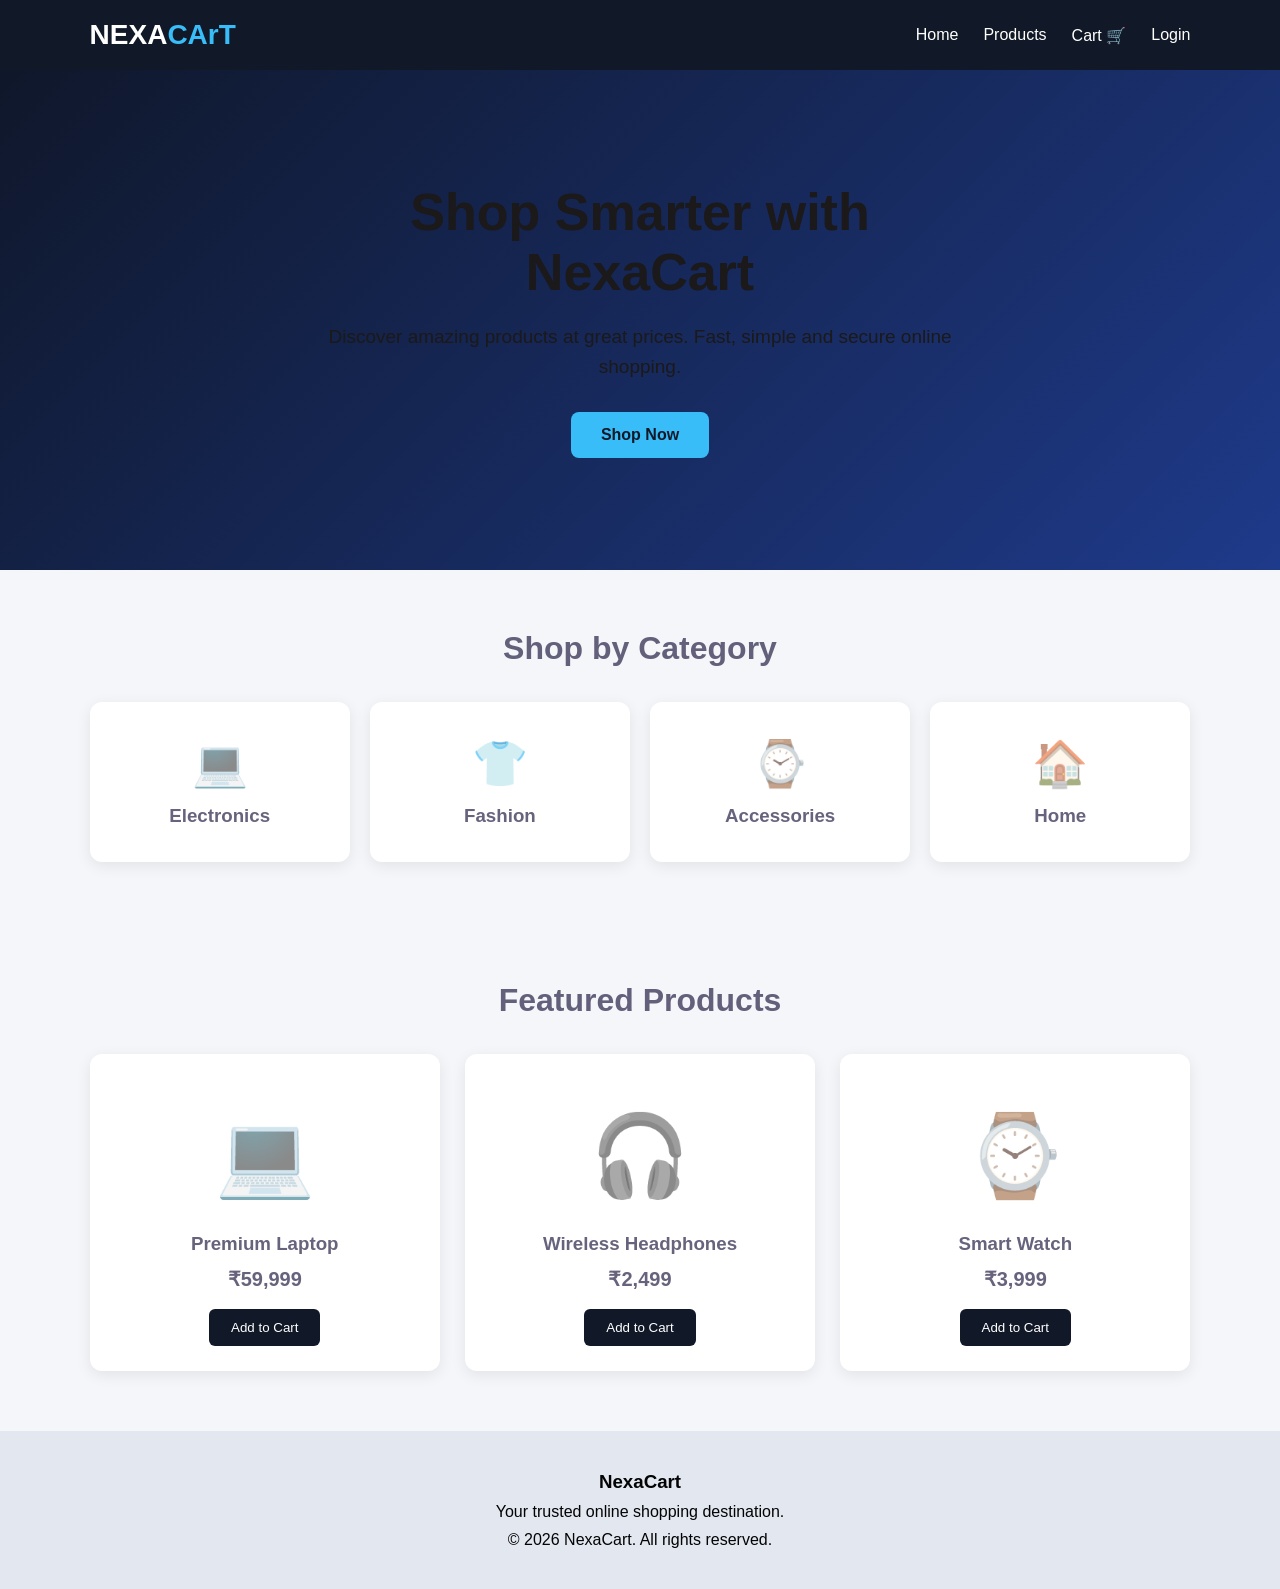
==== index.html @ 1c539652 "Fix HTML formatting and correct logo text" ====
<!DOCTYPE html>
<html lang="en">
<head>
    <meta charset="UTF-8">
    <meta name="viewport" content="width=device-width, initial-scale=1.0">

    <title>NexaCart - Online Shopping</title>

    <link rel="stylesheet" href="css/style.css">
</head>

<body>

    <!-- Navigation Bar -->
    <header class="navbar">

        <div class="logo">
            NEXA<span>CArT</span>
        </div>

        <nav>
            <a href="index.html">Home</a>
            <a href="products.html">Products</a>
            <a href="cart.html">Cart 🛒</a>
            <a href="login.html">Login</a>
        </nav>

    </header>


    <!-- Hero Section -->
    <section class="hero">

        <div class="hero-content">

            <h1>Shop Smarter with NexaCart</h1>

            <p>
                Discover amazing products at great prices.
                Fast, simple and secure online shopping.
            </p>

            <a href="products.html" class="shop-btn">
                Shop Now
            </a>

        </div>

    </section>


    <!-- Categories -->
    <section class="categories">

        <h2>Shop by Category</h2>

        <div class="category-container">

            <div class="category-card">
                <div class="category-icon">💻</div>
                <h3>Electronics</h3>
            </div>

            <div class="category-card">
                <div class="category-icon">👕</div>
                <h3>Fashion</h3>
            </div>

            <div class="category-card">
                <div class="category-icon">⌚</div>
                <h3>Accessories</h3>
            </div>

            <div class="category-card">
                <div class="category-icon">🏠</div>
                <h3>Home</h3>
            </div>

        </div>

    </section>


    <!-- Featured Products -->
    <section class="featured">

        <h2>Featured Products</h2>

        <div class="product-container">

            <div class="product-card">

                <div class="product-image">💻</div>

                <h3>Premium Laptop</h3>

                <p class="price">₹59,999</p>

                <button onclick="addToCart('Premium Laptop', 59999)">
                    Add to Cart
                </button>

            </div>


            <div class="product-card">

                <div class="product-image">🎧</div>

                <h3>Wireless Headphones</h3>

                <p class="price">₹2,499</p>

                <button onclick="addToCart('Wireless Headphones', 2499)">
                    Add to Cart
                </button>

            </div>


            <div class="product-card">

                <div class="product-image">⌚</div>

                <h3>Smart Watch</h3>

                <p class="price">₹3,999</p>

                <button onclick="addToCart('Smart Watch', 3999)">
                    Add to Cart
                </button>

            </div>

        </div>

    </section>


    <!-- Footer -->
    <footer>

        <h3>NexaCart</h3>

        <p>
            Your trusted online shopping destination.
        </p>

        <p>
            © 2026 NexaCart. All rights reserved.
        </p>

    </footer>


    <script src="js/script.js"></script>

</body>
</html>
---- css/style.css ----
* {
    margin: 0;
    padding: 0;
    box-sizing: border-box;
}

body {
    font-family: Arial, sans-serif;
    background: #f5f6fa;
    color: #08022c9d;
}

/* Navbar */

.navbar {
    height: 70px;
    background: #111827;
    display: flex;
    justify-content: space-between;
    align-items: center;
    padding: 0 7%;
}

.logo {
    font-size: 28px;
    font-weight: bold;
    color: white;
}

.logo span {
    color: #38bdf8;
}

.navbar nav {
    display: flex;
    gap: 25px;
}

.navbar nav a {
    color: white;
    text-decoration: none;
    font-size: 16px;
}

.navbar nav a:hover {
    color: #38bdf8;
}


/* Hero */

.hero {
    min-height: 500px;
    display: flex;
    justify-content: center;
    align-items: center;
    text-align: center;

    background: linear-gradient(
        135deg,
        #0f172a,
        #1e3a8a
    );

    color: rgb(27, 25, 25);
}

.hero-content {
    max-width: 700px;
    padding: 30px;
}

.hero h1 {
    font-size: 52px;
    margin-bottom: 20px;
}

.hero p {
    font-size: 19px;
    line-height: 1.6;
    margin-bottom: 30px;
}

.shop-btn {
    display: inline-block;
    padding: 14px 30px;
    background: #38bdf8;
    color: #111827;
    text-decoration: none;
    border-radius: 8px;
    font-weight: bold;
}


/* Sections */

.categories,
.featured {
    padding: 60px 7%;
    text-align: center;
}

.categories h2,
.featured h2 {
    font-size: 32px;
    margin-bottom: 35px;
}


/* Categories */

.category-container {
    display: grid;
    grid-template-columns: repeat(4, 1fr);
    gap: 20px;
}

.category-card {
    background: white;
    padding: 35px 20px;
    border-radius: 12px;
    box-shadow: 0 4px 15px rgba(0,0,0,0.08);
}

.category-icon {
    font-size: 45px;
    margin-bottom: 15px;
}


/* Products */

.product-container {
    display: grid;
    grid-template-columns: repeat(3, 1fr);
    gap: 25px;
}

.product-card {
    background: white;
    padding: 25px;
    border-radius: 12px;
    box-shadow: 0 4px 15px rgba(0,0,0,0.08);
}

.product-image {
    font-size: 80px;
    padding: 30px;
}

.product-card h3 {
    margin-bottom: 12px;
}

.price {
    font-size: 20px;
    font-weight: bold;
    margin-bottom: 18px;
}

.product-card button {
    padding: 11px 22px;
    border: none;
    border-radius: 6px;
    background: #111827;
    color: white;
    cursor: pointer;
}

.product-card button:hover {
    background: #2563eb;
}


/* Footer */

footer {
    background: #e2e7f0;
    color: rgb(4, 4, 4);
    text-align: center;
    padding: 40px;
}

footer p {
    margin-top: 10px;
}


/* Mobile */

@media (max-width: 768px) {

    .navbar {
        flex-direction: column;
        height: auto;
        padding: 20px;
        gap: 15px;
    }

    .navbar nav {
        gap: 12px;
        flex-wrap: wrap;
        justify-content: center;
    }

    .hero h1 {
        font-size: 36px;
    }

    .category-container {
        grid-template-columns: repeat(2, 1fr);
    }

    .product-container {
        grid-template-columns: 1fr;
    }

}
/* Cart */

.cart-section {
    min-height: 500px;
    padding: 60px 7%;
}

.cart-section h2 {
    text-align: center;
    font-size: 32px;
    margin-bottom: 40px;
}

.cart-item {
    background: white;
    padding: 20px;
    margin-bottom: 15px;
    border-radius: 10px;

    display: flex;
    justify-content: space-between;
    align-items: center;

    box-shadow: 0 3px 10px rgba(0,0,0,0.08);
}

.cart-item h3 {
    margin-bottom: 8px;
}

.remove-btn {
    background: #dc2626;
    color: white;
    border: none;
    padding: 8px 15px;
    border-radius: 5px;
    cursor: pointer;
}

.cart-summary {
    margin-top: 30px;
    text-align: right;
}

.cart-summary h3 {
    font-size: 24px;
    margin-bottom: 20px;
}

.checkout-btn {
    padding: 12px 25px;
    background: #2563eb;
    color: white;
    border: none;
    border-radius: 6px;
    cursor: pointer;
    font-size: 16px;
}
/* Checkout */

.checkout-section {
    padding: 60px 7%;
    min-height: 600px;
}

.checkout-section > h2 {
    text-align: center;
    font-size: 32px;
    margin-bottom: 40px;
}

.checkout-container {
    display: grid;
    grid-template-columns: 2fr 1fr;
    gap: 30px;
    max-width: 1100px;
    margin: auto;
}

.customer-details,
.order-summary {
    background: white;
    padding: 30px;
    border-radius: 12px;
    box-shadow: 0 4px 15px rgba(0,0,0,0.08);
}

.customer-details h3,
.order-summary h3 {
    margin-bottom: 25px;
}

#checkout-form {
    display: flex;
    flex-direction: column;
}

#checkout-form label {
    margin-bottom: 7px;
    font-weight: bold;
}

#checkout-form input,
#checkout-form textarea {
    padding: 12px;
    margin-bottom: 18px;
    border: 1px solid #d1d5db;
    border-radius: 6px;
    font-size: 15px;
}

#checkout-form textarea {
    min-height: 100px;
    resize: vertical;
}

.payment-options {
    margin-bottom: 25px;
}

.payment-options label {
    display: block;
    margin-bottom: 12px;
    font-weight: normal !important;
}

.payment-options input {
    margin-right: 8px;
}

.place-order-btn {
    padding: 14px;
    border: none;
    border-radius: 7px;
    background: #2563eb;
    color: white;
    font-size: 16px;
    font-weight: bold;
    cursor: pointer;
}

.place-order-btn:hover {
    background: #1d4ed8;
}

.checkout-item {
    display: flex;
    justify-content: space-between;
    padding: 12px 0;
    border-bottom: 1px solid #e5e7eb;
}

.total-row {
    display: flex;
    justify-content: space-between;
    margin-top: 20px;
    font-size: 20px;
}


/* Mobile Checkout */

@media (max-width: 768px) {

    .checkout-container {
        grid-template-columns: 1fr;
    }

}
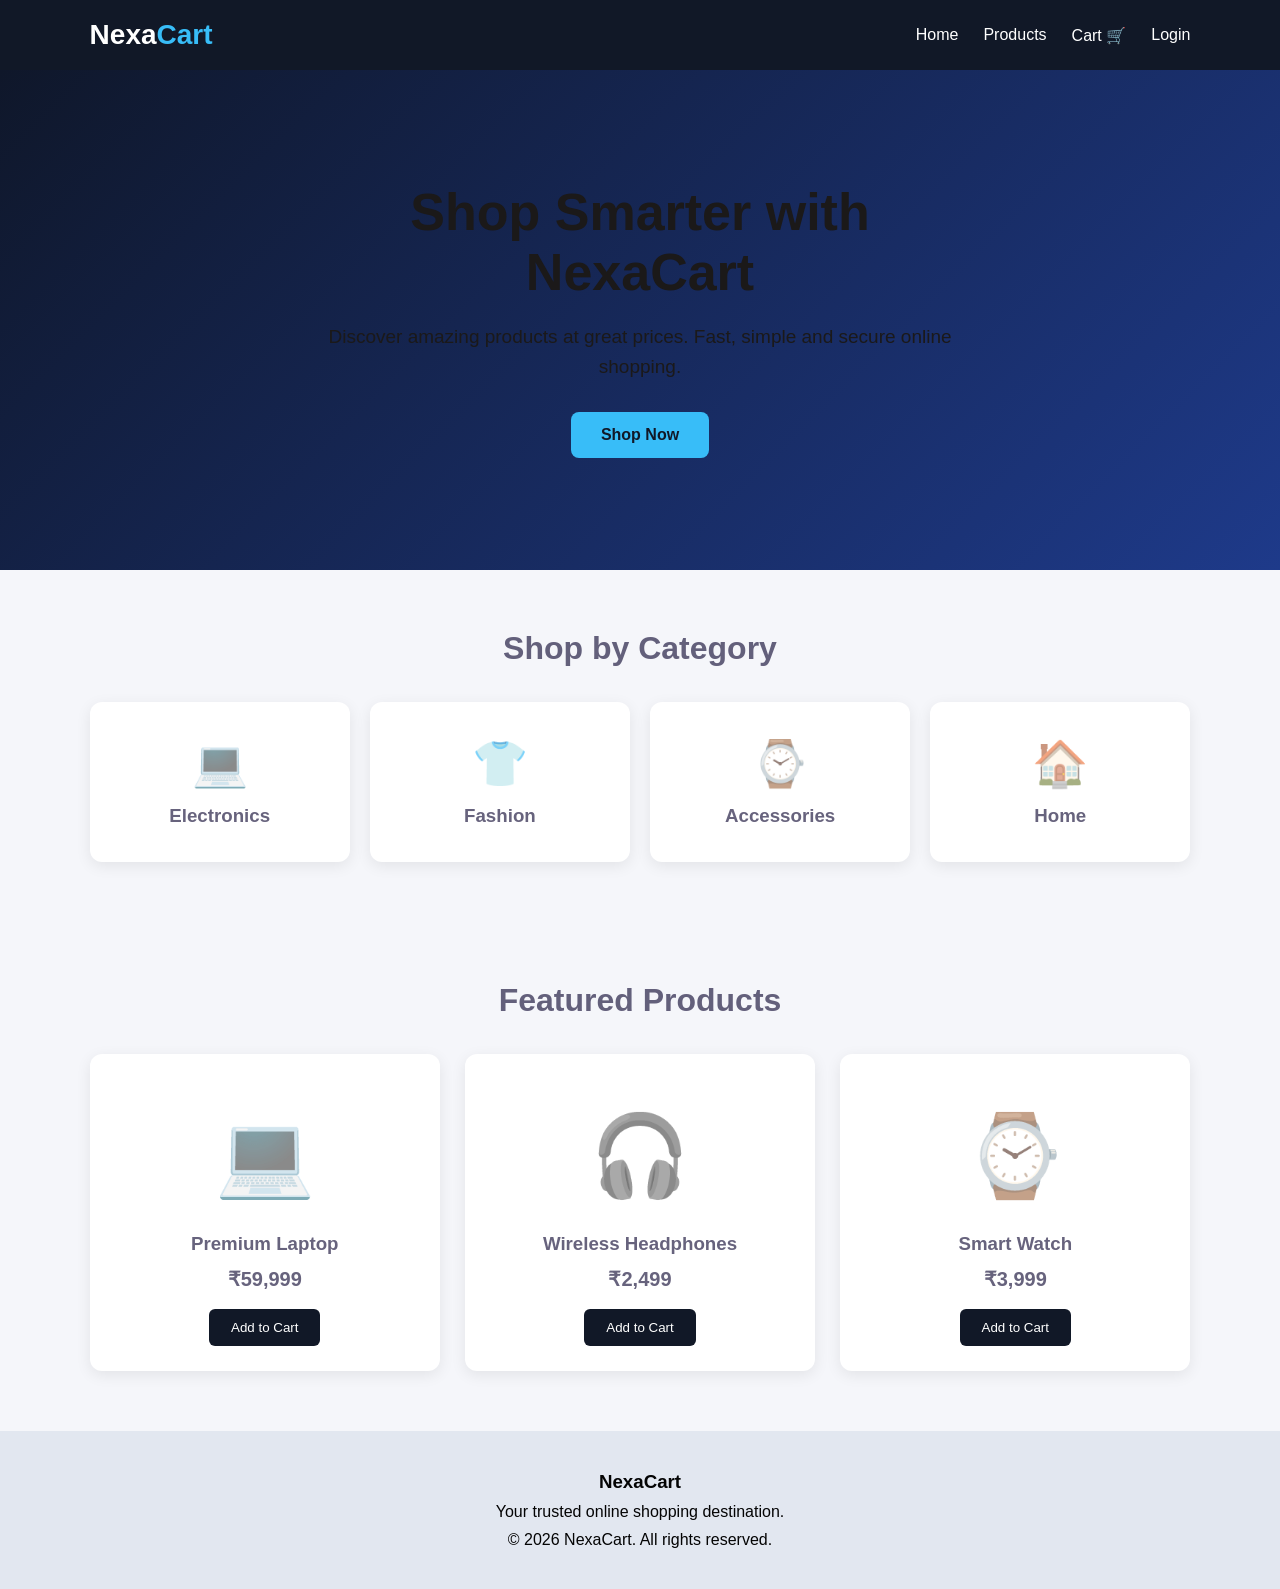
==== commit 2a142cd3: "Update index.html" ====
--- a/index.html
+++ b/index.html
@@ -15,7 +15,7 @@
     <header class="navbar">
 
         <div class="logo">
-            NEXA<span>CArT</span>
+            Nexa<span>Cart</span>
         </div>
 
         <nav>
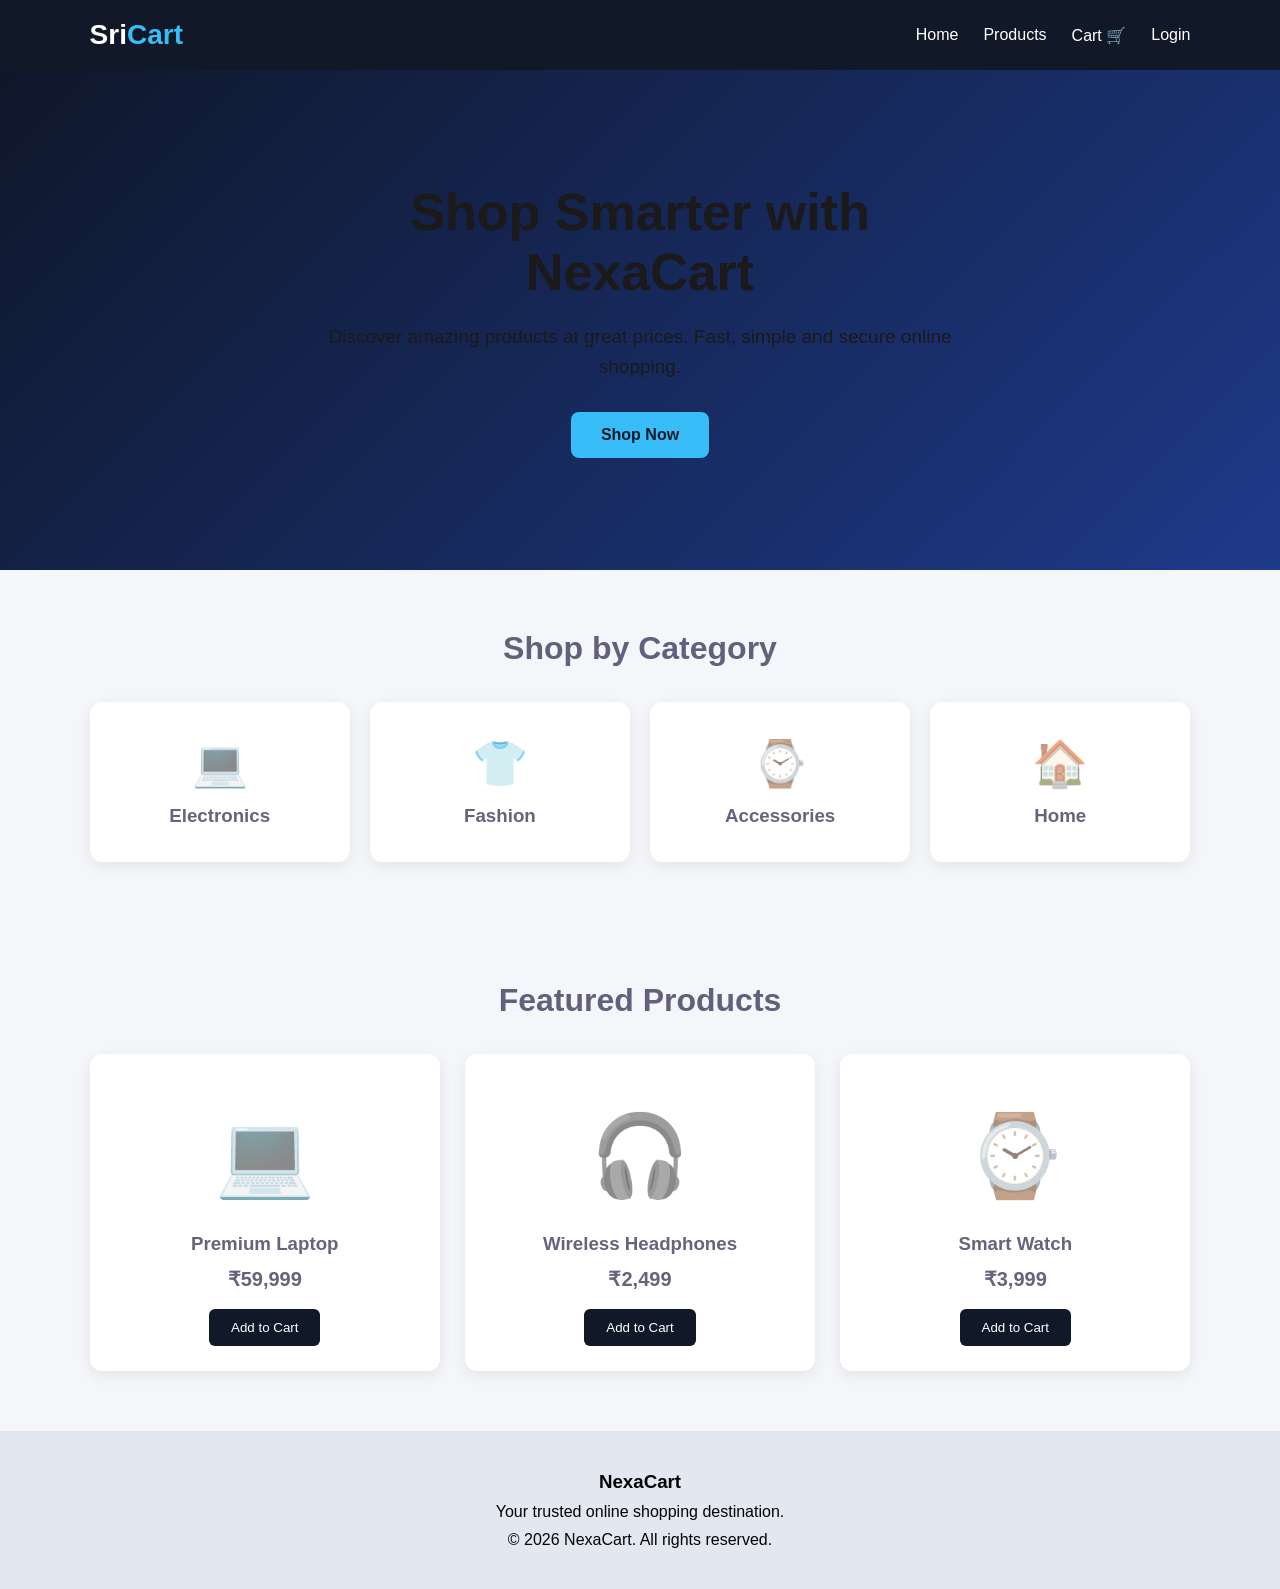
==== commit cc20f7c9: "Change logo text from 'Nexa' to 'Sri' Updated the logo text from 'Nexa' to 'Sri' in the navigation b" ====
--- a/index.html
+++ b/index.html
@@ -15,7 +15,7 @@
     <header class="navbar">
 
         <div class="logo">
-            Nexa<span>Cart</span>
+            Sri<span>Cart</span>
         </div>
 
         <nav>
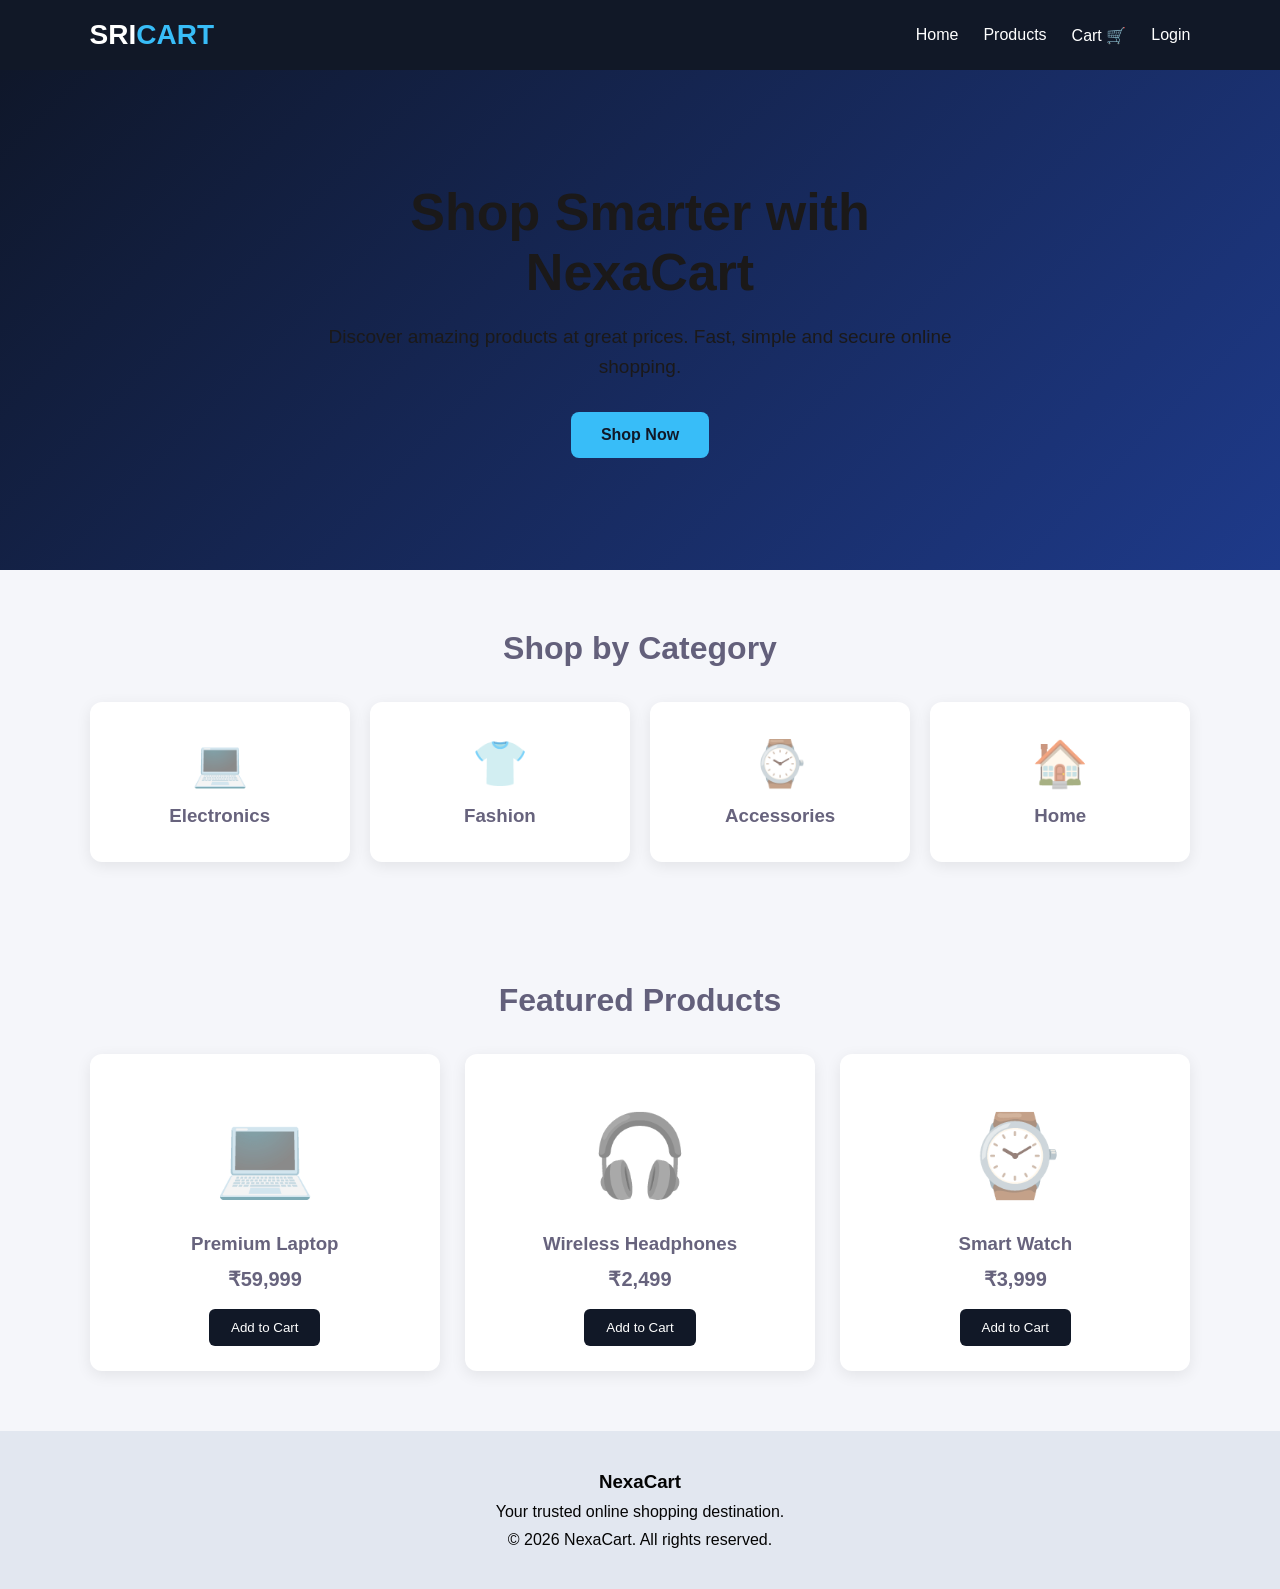
==== commit 1e9dc6d2: "Fix HTML formatting and update brand name styling" ====
--- a/index.html
+++ b/index.html
@@ -15,7 +15,7 @@
     <header class="navbar">
 
         <div class="logo">
-            Sri<span>Cart</span>
+            SRI<span>CART</span>
         </div>
 
         <nav>
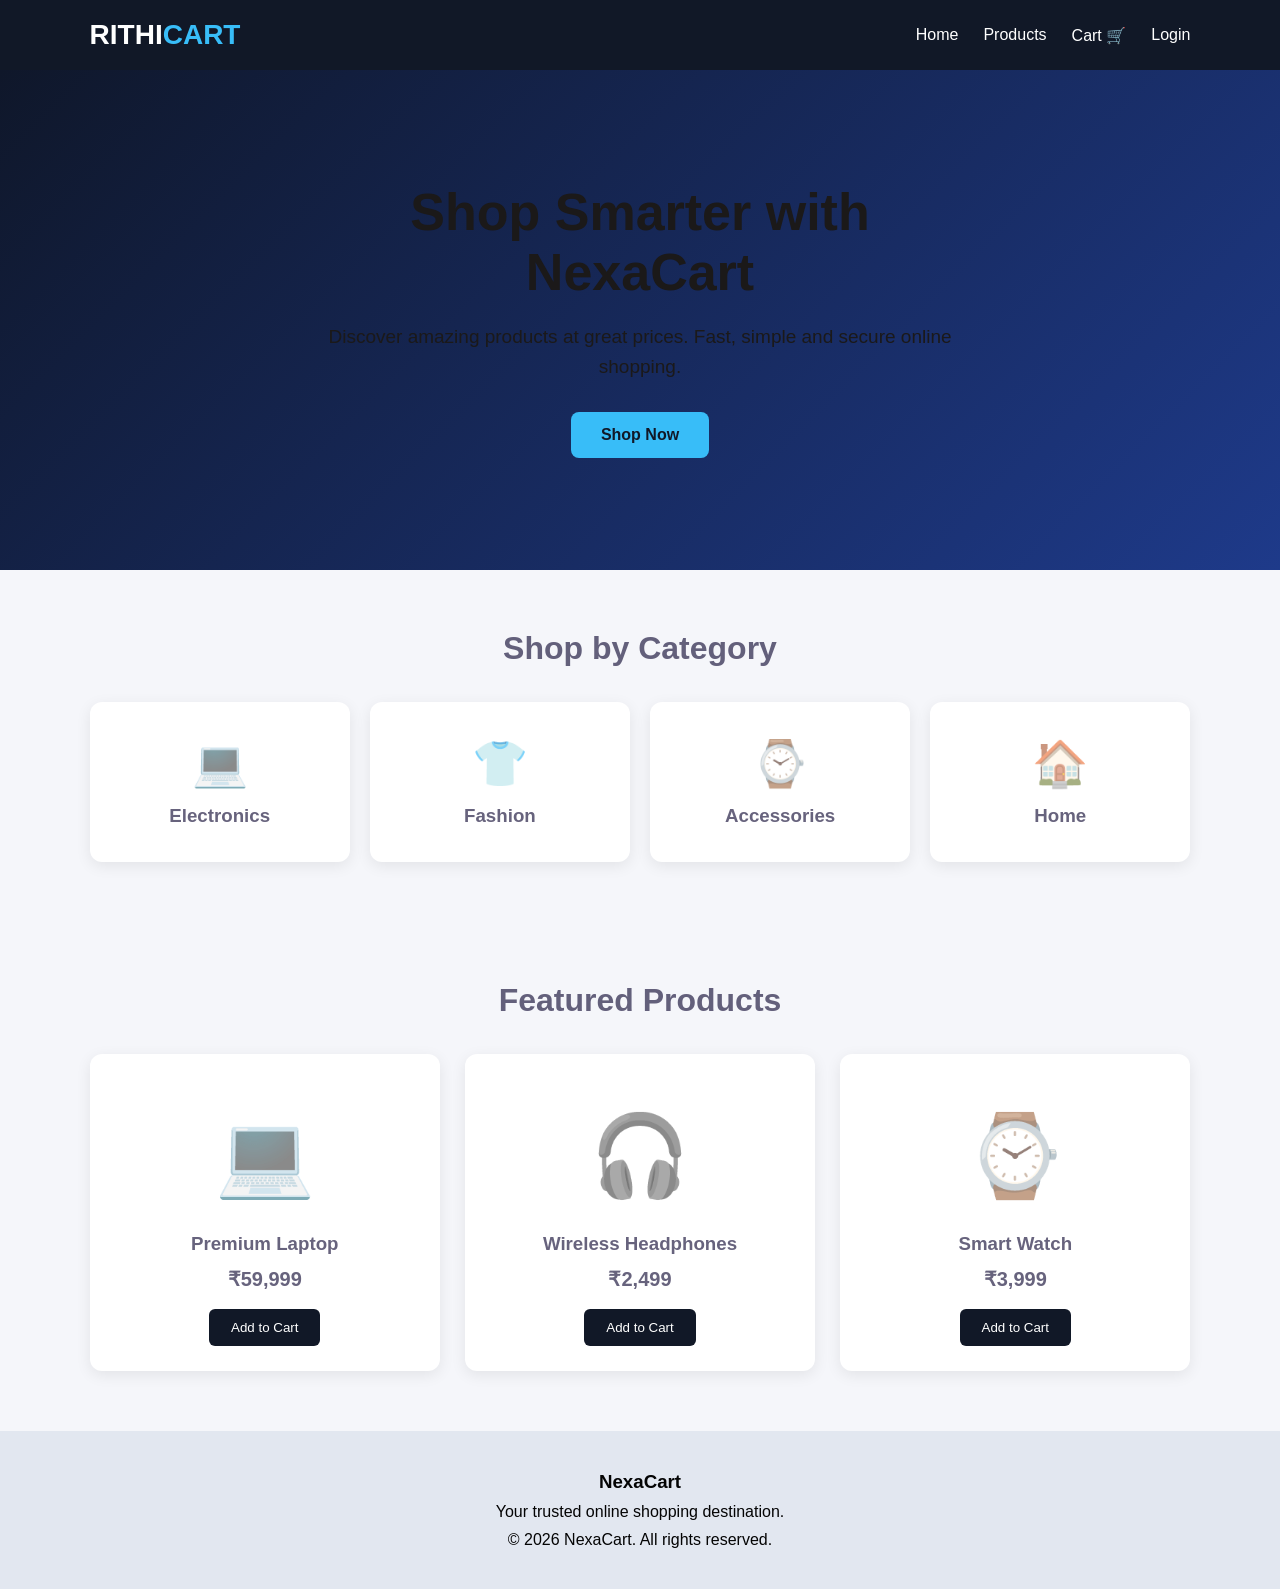
==== commit 5bfa7ba0: "Change logo name in index.html Updated the logo name from 'SRI' to 'RITHI' in the navigation bar." ====
--- a/index.html
+++ b/index.html
@@ -15,7 +15,7 @@
     <header class="navbar">
 
         <div class="logo">
-            SRI<span>CART</span>
+            RITHI<span>CART</span>
         </div>
 
         <nav>
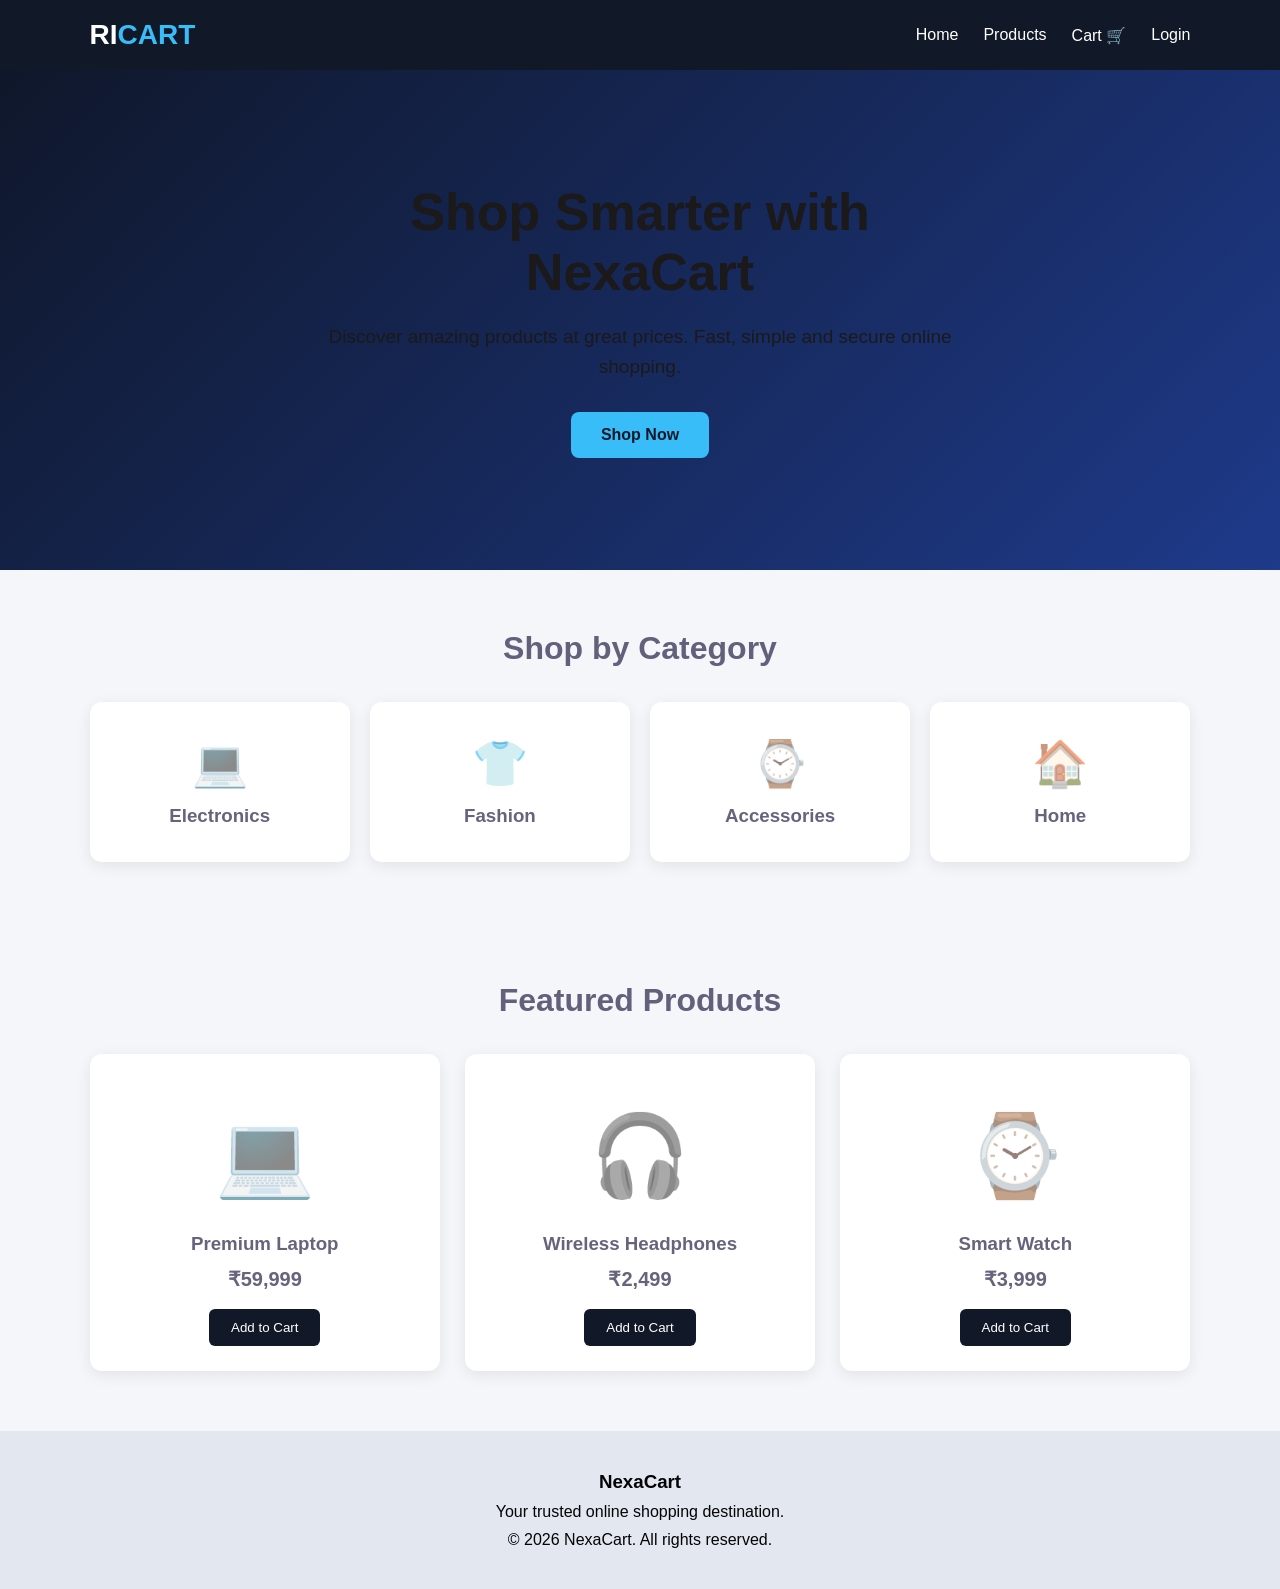
==== commit e8f36705: "Fix logo text in the navigation bar" ====
--- a/index.html
+++ b/index.html
@@ -15,7 +15,7 @@
     <header class="navbar">
 
         <div class="logo">
-            RITHI<span>CART</span>
+            RI<span>CART</span>
         </div>
 
         <nav>
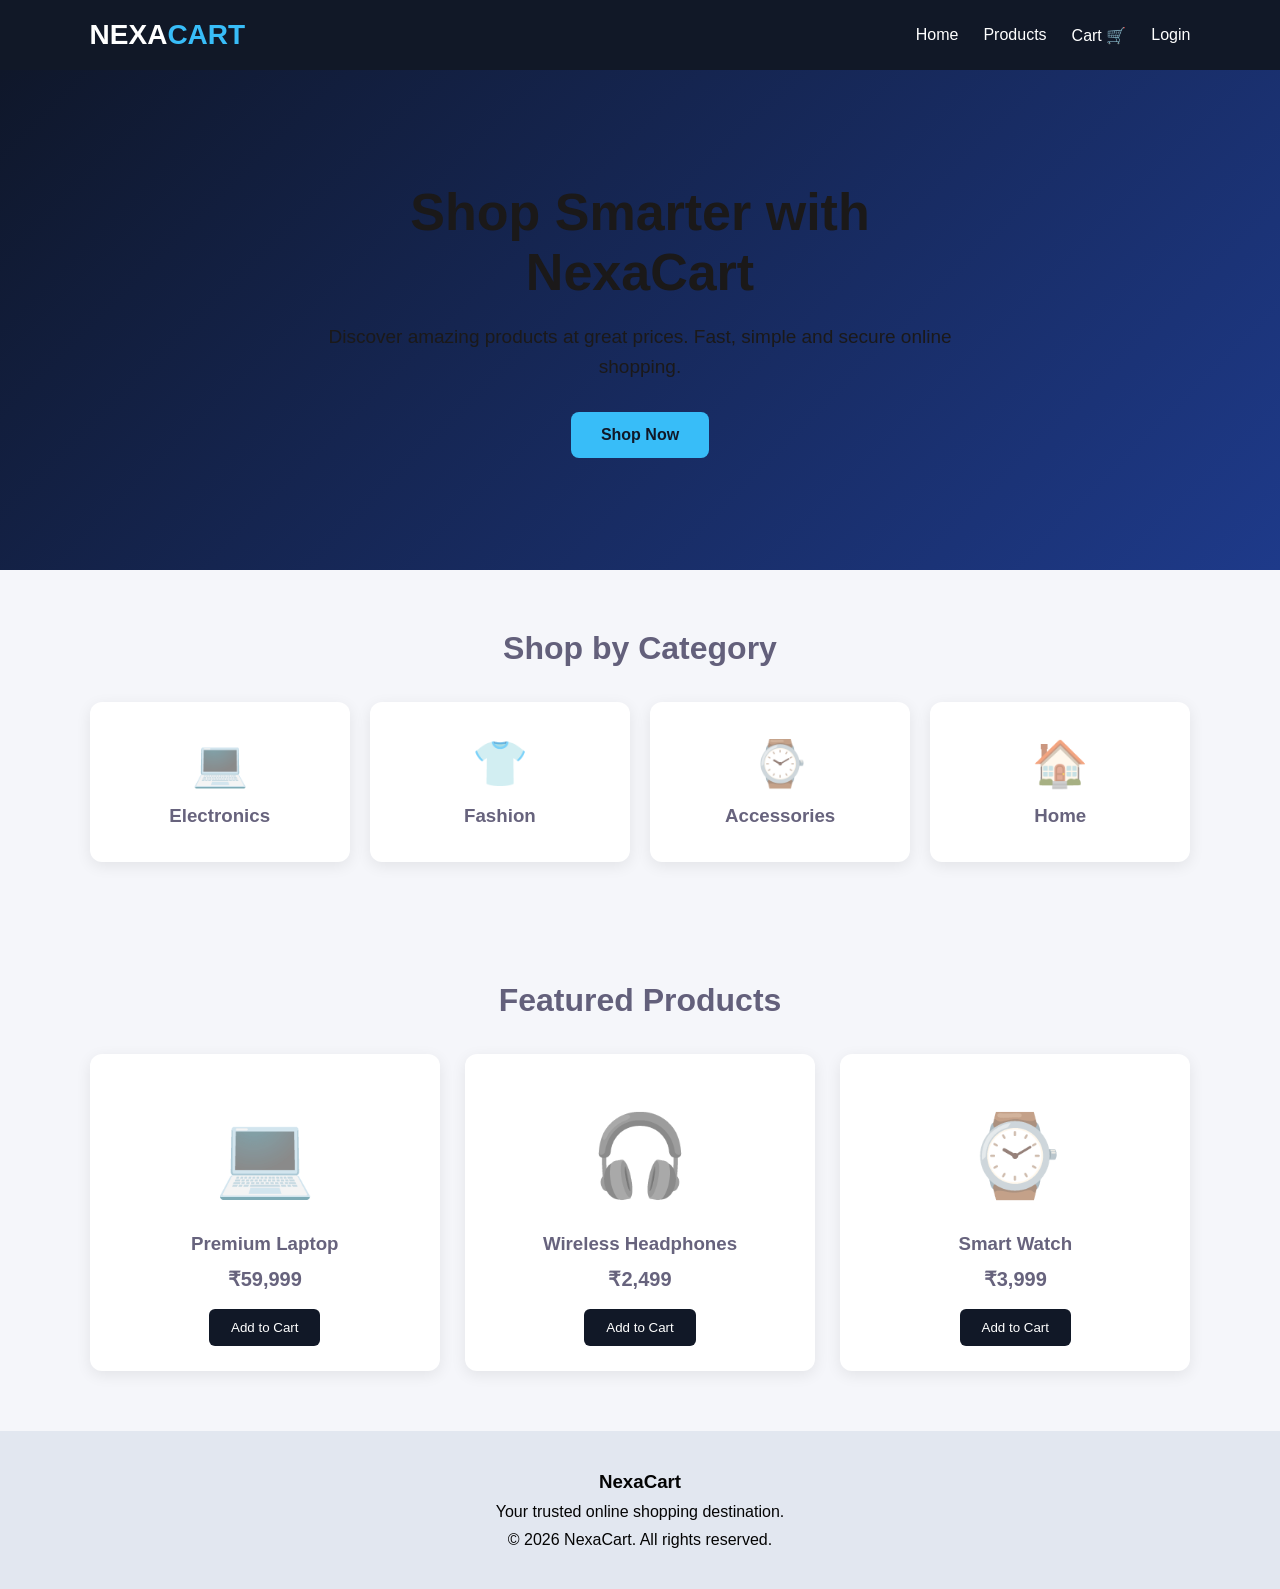
==== commit 23493fd1: "Change logo text in index.html Updated logo text from 'RI' to 'NEXA' in the navigation bar." ====
--- a/index.html
+++ b/index.html
@@ -15,7 +15,7 @@
     <header class="navbar">
 
         <div class="logo">
-            RI<span>CART</span>
+            NEXA<span>CART</span>
         </div>
 
         <nav>
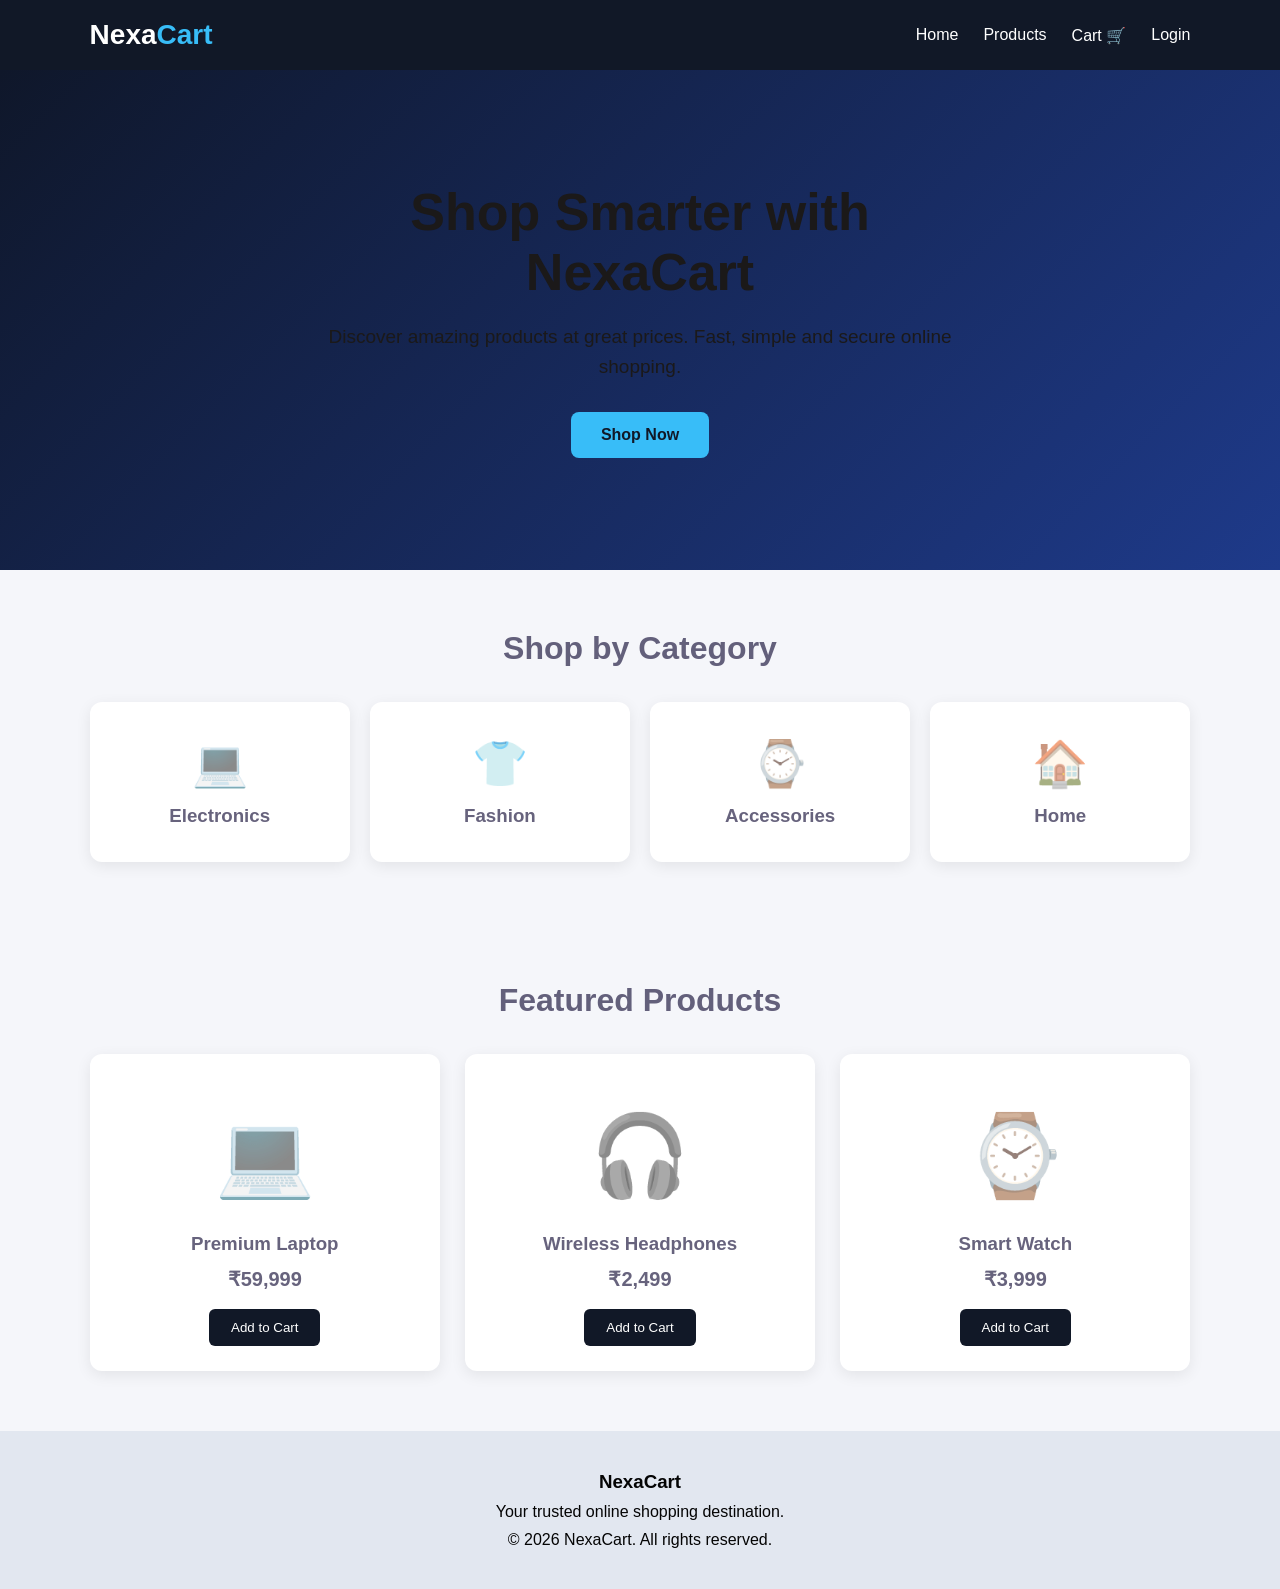
==== commit 7f9843a1: "Fix HTML formatting and structure" ====
--- a/index.html
+++ b/index.html
@@ -15,7 +15,7 @@
     <header class="navbar">
 
         <div class="logo">
-            NEXA<span>CART</span>
+            Nexa<span>Cart</span>
         </div>
 
         <nav>
